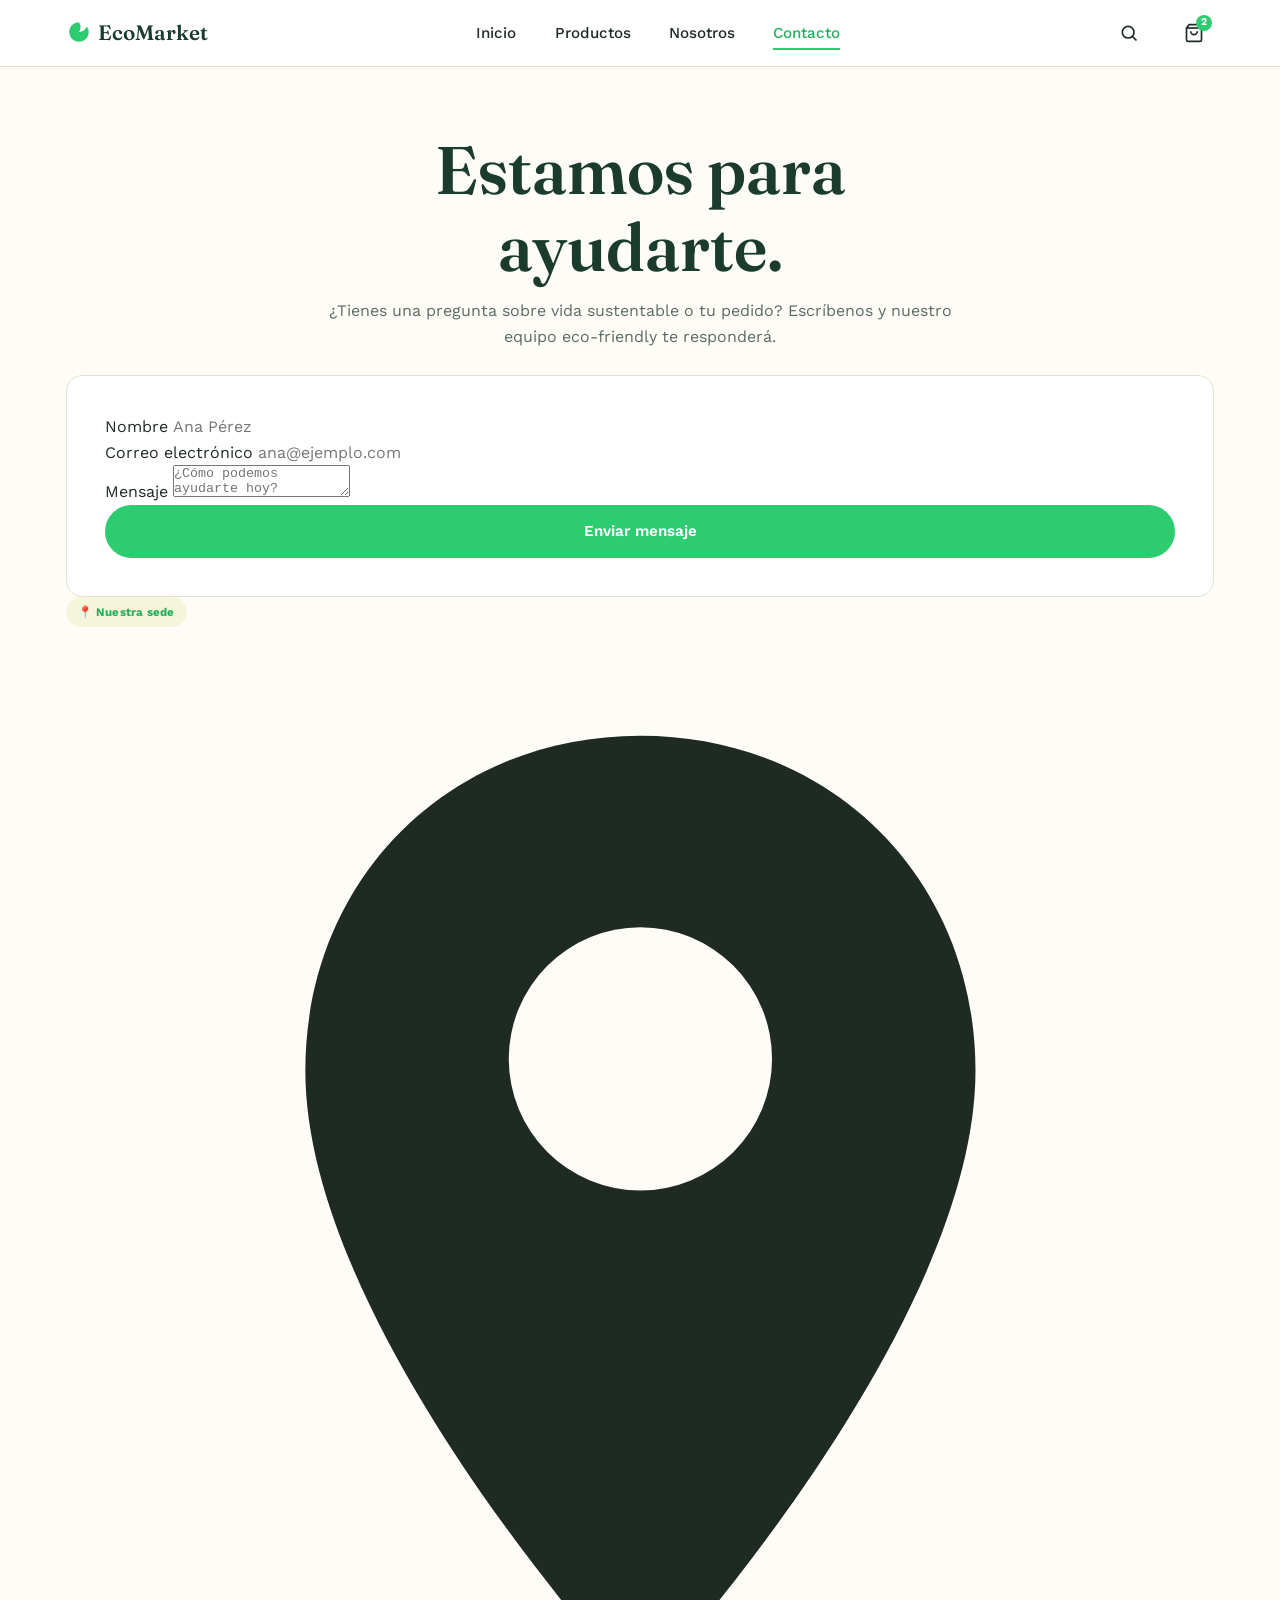
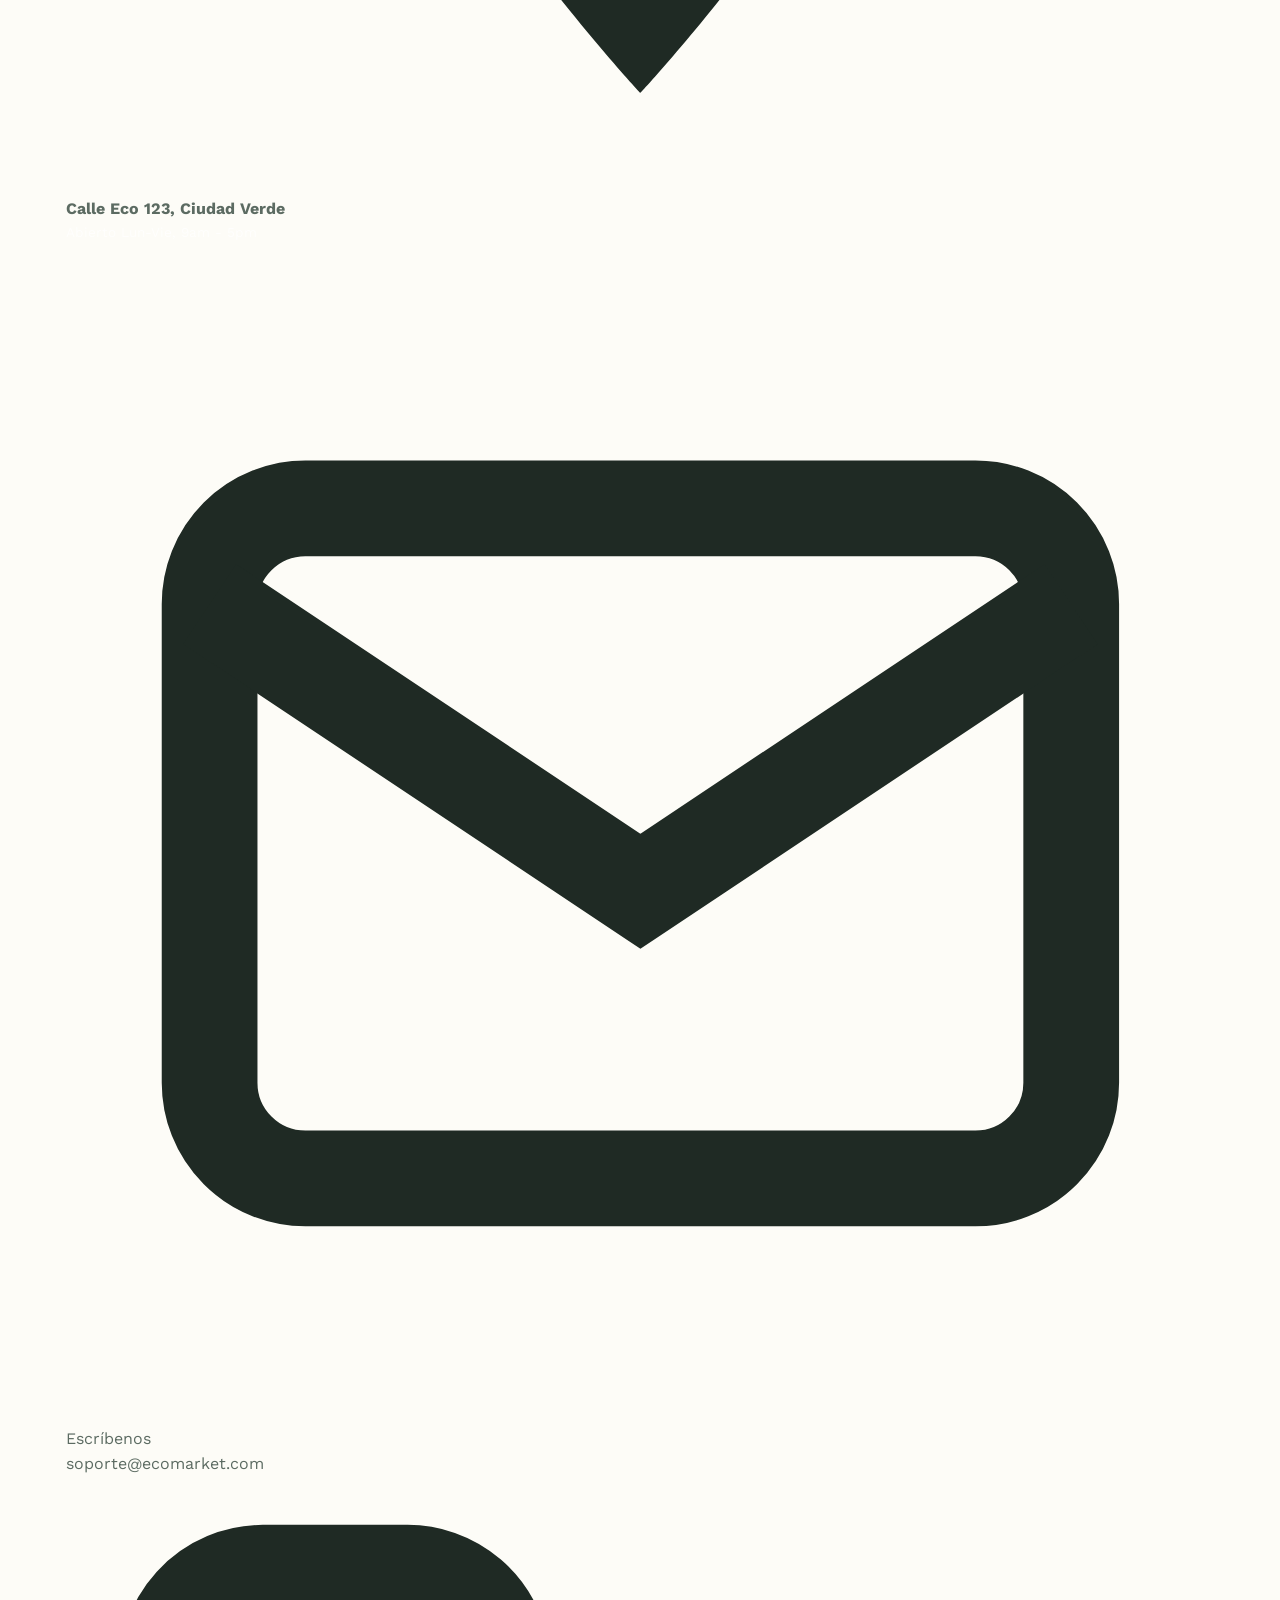
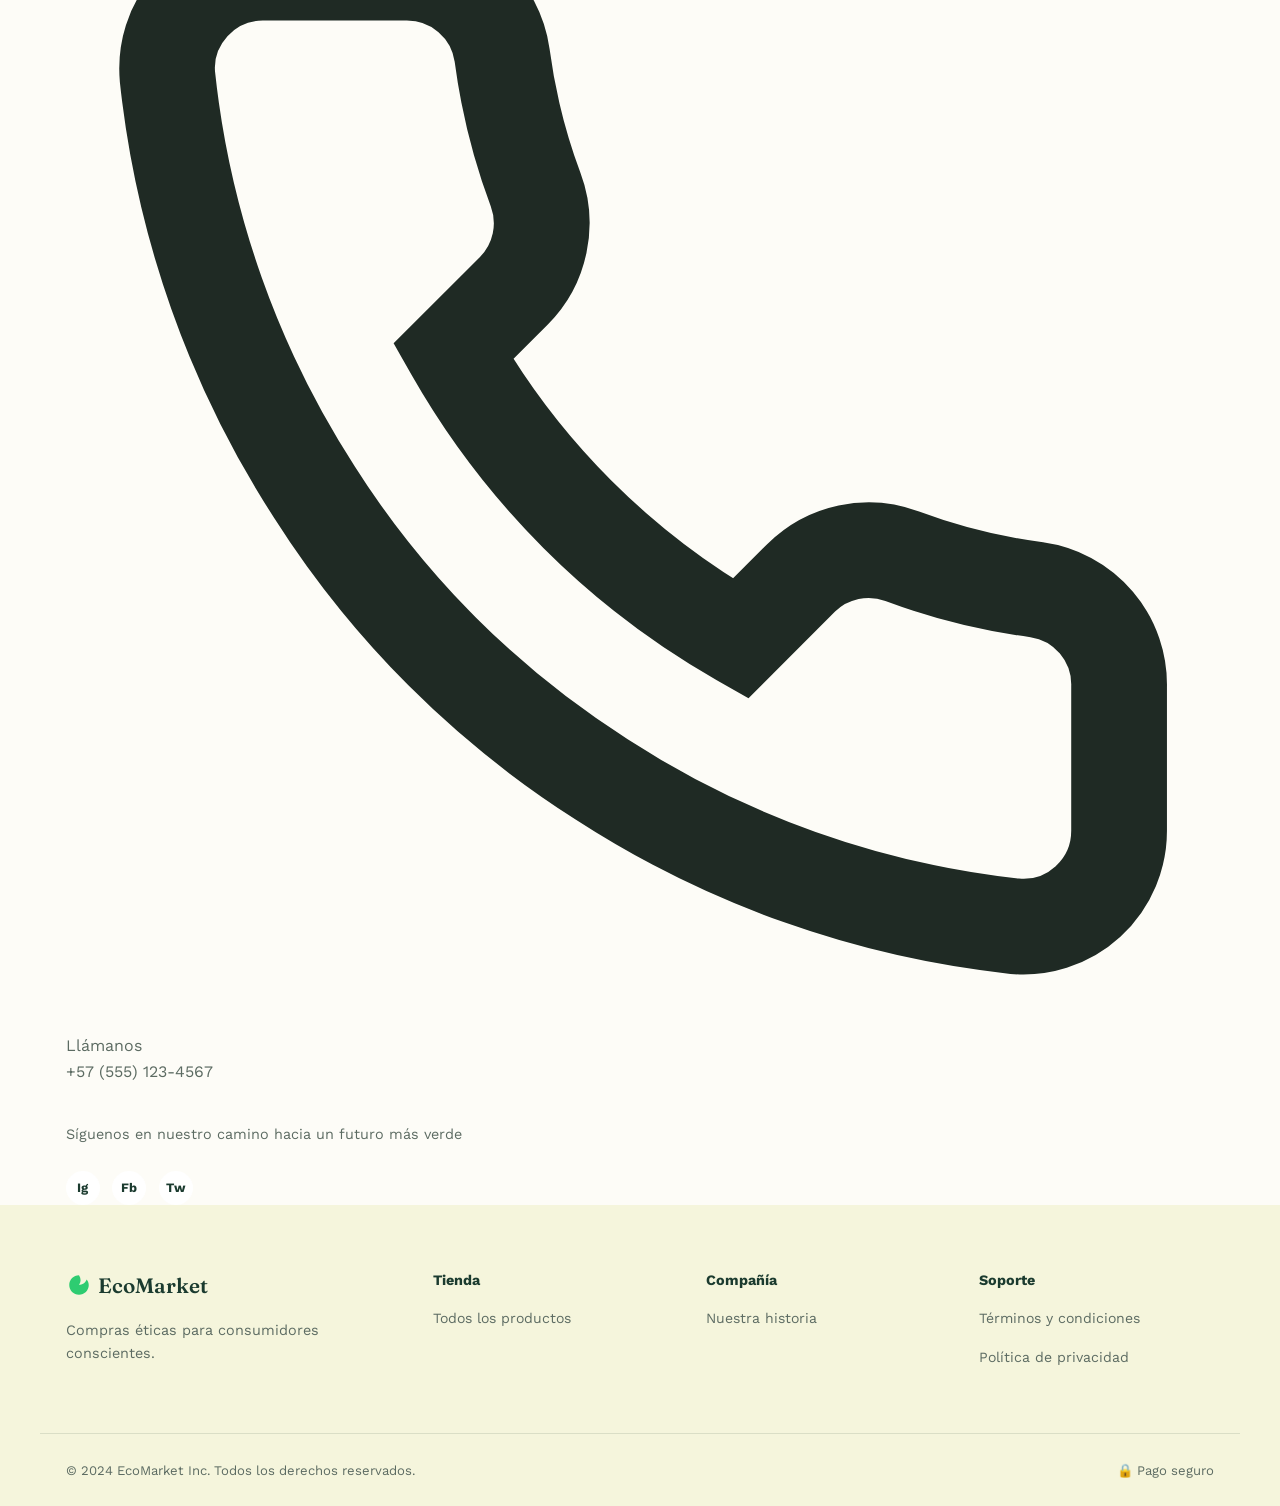
==== contacto.html @ 937e95ce "feat:estructuracion del codigo para el archivo contacto.html del proyecto ecomarket" ====
<!DOCTYPE html>
<html lang="es">
<head>
  <meta charset="UTF-8">
  <meta name="viewport" content="width=device-width, initial-scale=1.0">
  <title>Contacto — EcoMarket</title>
  <meta name="description" content="Contáctanos: EcoMarket está aquí para ayudarte.">

  <link rel="stylesheet" href="../css/main.css">
  <link rel="stylesheet" href="../css/layout.css">
  <link rel="stylesheet" href="../css/components.css">
  <link rel="stylesheet" href="../css/animations.css">
</head>
<body>

  <!-- ==================== HEADER ==================== -->
  <header class="header">
    <div class="container header__inner">
      <a href="../index.html" class="logo">
        <svg class="logo__mark" viewBox="0 0 24 24" fill="currentColor" aria-hidden="true">
          <path d="M12 2C7 2 3 6 3 11c0 5 4 9 9 9s9-4 9-9c0-2-1-4-2-5-1 3-4 5-7 5 2-3 2-6 0-9z"/>
        </svg>
        EcoMarket
      </a>
      <nav class="nav" aria-label="Navegación principal">
        <ul class="nav__list">
          <li><a href="../index.html" class="nav__link">Inicio</a></li>
          <li><a href="productos.html" class="nav__link">Productos</a></li>
          <li><a href="sobre-nosotros.html" class="nav__link">Nosotros</a></li>
          <li><a href="contacto.html" class="nav__link nav__link--active">Contacto</a></li>
        </ul>
      </nav>
      <div class="header__actions">
        <a href="#" class="icon-btn" aria-label="Buscar">
          <svg width="20" height="20" viewBox="0 0 24 24" fill="none" stroke="currentColor" stroke-width="2" aria-hidden="true">
            <circle cx="11" cy="11" r="7"/><line x1="21" y1="21" x2="16.65" y2="16.65"/>
          </svg>
        </a>
        <a href="#" class="icon-btn" aria-label="Carrito de compras">
          <svg width="20" height="20" viewBox="0 0 24 24" fill="none" stroke="currentColor" stroke-width="2" aria-hidden="true">
            <path d="M6 2 3 6v14a2 2 0 0 0 2 2h14a2 2 0 0 0 2-2V6l-3-4Z"/><path d="M3 6h18"/><path d="M16 10a4 4 0 0 1-8 0"/>
          </svg>
          <span class="icon-btn__badge">2</span>
        </a>
      </div>
    </div>
  </header>

  <main class="container">
    <div style="text-align:center; padding-block: var(--space-5) var(--space-3); max-width:640px; margin-inline:auto;">
      <h1>Estamos para ayudarte.</h1>
      <p style="margin-top: var(--space-2);">
        ¿Tienes una pregunta sobre vida sustentable o tu pedido? Escríbenos y nuestro equipo eco-friendly te responderá.
      </p>
    </div>

    <div class="contact-layout">

      <!-- ==================== FORMULARIO INTELIGENTE ==================== -->
      <form class="contact-form" style="background: var(--color-surface); border: 1px solid var(--color-border); border-radius: var(--radius-md); padding: var(--space-4);" novalidate>
        <div class="field">
          <label class="field__label" for="name">Nombre</label>
          <!-- placeholder=" " (con espacio) es necesario para que
               :placeholder-shown funcione incluso sin placeholder visible -->
          <input type="text" id="name" name="name" placeholder="Ana Pérez" required minlength="2">
        </div>

        <div class="field">
          <label class="field__label" for="email">Correo electrónico</label>
          <input type="email" id="email" name="email" placeholder="ana@ejemplo.com" required>
        </div>

        <div class="field">
          <label class="field__label" for="message">Mensaje</label>
          <textarea id="message" name="message" placeholder="¿Cómo podemos ayudarte hoy?" required minlength="10"></textarea>
        </div>

        <button type="submit" class="btn btn--primary btn--block">Enviar mensaje</button>
      </form>

      <!-- ==================== INFO / MAPA ==================== -->
      <div>
        <p class="badge" style="background: var(--color-beige); color: var(--color-green-700); margin-bottom: var(--space-2);">📍 Nuestra sede</p>

        <div class="map-card">
          <div class="map-card__grid" aria-hidden="true"></div>
          <svg class="map-card__pin" viewBox="0 0 24 24" fill="currentColor" aria-hidden="true">
            <path d="M12 2C8 2 5 5 5 9c0 5.5 7 13 7 13s7-7.5 7-13c0-4-3-7-7-7Zm0 9.5A2.5 2.5 0 1 1 12 6a2.5 2.5 0 0 1 0 5.5Z"/>
          </svg>
          <div class="map-card__info">
            <p style="font-weight:700;">Calle Eco 123, Ciudad Verde</p>
            <p style="font-size:0.85rem; color: rgba(255,255,255,.75);">Abierto Lun-Vie, 9am - 5pm</p>
          </div>
        </div>

        <div class="contact-info__cards" style="margin-top: var(--space-3);">
          <div class="info-card">
            <svg viewBox="0 0 24 24" fill="none" stroke="currentColor" stroke-width="2"><rect x="3" y="5" width="18" height="14" rx="2"/><path d="m3 7 9 6 9-6"/></svg>
            <p class="info-card__title">Escríbenos</p>
            <p class="info-card__value">soporte@ecomarket.com</p>
          </div>
          <div class="info-card">
            <svg viewBox="0 0 24 24" fill="none" stroke="currentColor" stroke-width="2"><path d="M22 16.92v3a2 2 0 0 1-2.18 2 19.79 19.79 0 0 1-8.63-3.07 19.5 19.5 0 0 1-6-6 19.79 19.79 0 0 1-3.07-8.67A2 2 0 0 1 4.11 2h3a2 2 0 0 1 2 1.72c.127.96.361 1.903.7 2.81a2 2 0 0 1-.45 2.11L8.09 9.91a16 16 0 0 0 6 6l1.27-1.27a2 2 0 0 1 2.11-.45c.907.339 1.85.573 2.81.7A2 2 0 0 1 22 16.92Z"/></svg>
            <p class="info-card__title">Llámanos</p>
            <p class="info-card__value">+57 (555) 123-4567</p>
          </div>
        </div>

        <p style="margin-top: var(--space-4); font-size:0.9rem; color: var(--color-text-muted);">Síguenos en nuestro camino hacia un futuro más verde</p>
        <ul class="social-list">
          <li><a href="#" class="social-icon" aria-label="Instagram">Ig</a></li>
          <li><a href="#" class="social-icon" aria-label="Facebook">Fb</a></li>
          <li><a href="#" class="social-icon" aria-label="Twitter">Tw</a></li>
        </ul>
      </div>
    </div>
  </main>

  <!-- ==================== FOOTER ==================== -->
  <footer class="footer">
    <div class="container footer__grid">
      <div>
        <a href="../index.html" class="logo">
          <svg class="logo__mark" viewBox="0 0 24 24" fill="currentColor" aria-hidden="true">
            <path d="M12 2C7 2 3 6 3 11c0 5 4 9 9 9s9-4 9-9c0-2-1-4-2-5-1 3-4 5-7 5 2-3 2-6 0-9z"/>
          </svg>
          EcoMarket
        </a>
        <p class="footer__about" style="margin-top: var(--space-2);">Compras éticas para consumidores conscientes.</p>
      </div>
      <div>
        <h4 class="footer__col-title">Tienda</h4>
        <ul class="footer__link-list">
          <li><a href="productos.html" class="footer__link">Todos los productos</a></li>
        </ul>
      </div>
      <div>
        <h4 class="footer__col-title">Compañía</h4>
        <ul class="footer__link-list">
          <li><a href="sobre-nosotros.html" class="footer__link">Nuestra historia</a></li>
        </ul>
      </div>
      <div>
        <h4 class="footer__col-title">Soporte</h4>
        <ul class="footer__link-list">
          <li><a href="#" class="footer__link">Términos y condiciones</a></li>
          <li><a href="#" class="footer__link">Política de privacidad</a></li>
        </ul>
      </div>
    </div>
    <div class="container footer__bottom">
      <p>© 2024 EcoMarket Inc. Todos los derechos reservados.</p>
      <span class="secure">🔒 Pago seguro</span>
    </div>
  </footer>

</body>
</html>
---- css/main.css ----
/* ==========================================================================
   MAIN.CSS
   Reset · Variables (Design Tokens) · Tipografía base
   ========================================================================== */

/* --- Fuentes: una serif con carácter para títulos + una sans limpia para
   el cuerpo. Se cargan una sola vez aquí porque "main" es la base de todo. */
@import url('https://fonts.googleapis.com/css2?family=Fraunces:ital,wght@0,400;0,600;1,500&family=Work+Sans:wght@400;500;600;700&display=swap');

/* --------------------------------------------------------------------------
   1. RESET
   Quitamos los márgenes/paddings por defecto del navegador para partir
   de un lienzo predecible. box-sizing: border-box evita que el padding
   se sume al ancho declarado (fuente típica de bugs de layout).
   -------------------------------------------------------------------------- */
*,
*::before,
*::after {
  box-sizing: border-box;
  margin: 0;
  padding: 0;
}

html {
  scroll-behavior: smooth;
}

img {
  max-width: 100%;
  display: block;
}

a {
  text-decoration: none;
  color: inherit;
}

ul {
  list-style: none;
}

button,
input {
  font: inherit;
  border: none;
  background: none;
}

/* --------------------------------------------------------------------------
   2. VARIABLES (DESIGN TOKENS)
   Centralizamos colores, tipografías, espaciados y bordes en variables CSS.
   Ventaja: si mañana cambia el verde de marca, se edita en un solo lugar
   y se actualiza en todo el sitio (header, botones, footer, etc).
   -------------------------------------------------------------------------- */
:root {
  /* Colores de marca — tomados directo de la especificación */
  --color-green-500: #2ecc71;   /* verde principal (CTAs, acentos) */
  --color-green-700: #27ae60;   /* verde oscuro (hover, texto sobre claro) */
  --color-green-900: #1b3b2f;   /* verde casi negro, para textos/hero overlay */
  --color-beige: #f5f5dc;       /* tierra/beige, secciones de contraste suave */

  /* Neutros — construidos alrededor del beige para que todo se sienta
     "orgánico" en vez del gris frío típico de un template genérico */
  --color-bg: #fdfcf7;
  --color-surface: #ffffff;
  --color-text: #1f2a24;
  --color-text-muted: #5c6b62;
  --color-border: #e4e1d3;

  /* Tipografía */
  --font-display: 'Fraunces', serif;
  --font-body: 'Work Sans', sans-serif;

  /* Escala de espaciado (múltiplos de 4px) */
  --space-1: 0.4rem;
  --space-2: 0.8rem;
  --space-3: 1.6rem;
  --space-4: 2.4rem;
  --space-5: 4rem;
  --space-6: 6.4rem;

  /* Bordes y sombras reutilizables */
  --radius-sm: 8px;
  --radius-md: 16px;
  --radius-full: 999px;
  --shadow-card: 0 2px 8px rgba(27, 59, 47, 0.06);
  --shadow-card-hover: 0 16px 32px rgba(27, 59, 47, 0.14);

  /* Ancho máximo de contenido, para no perder alineación en pantallas anchas */
  --container-width: 1200px;
}

/* --------------------------------------------------------------------------
   3. TIPOGRAFÍA BASE
   -------------------------------------------------------------------------- */
body {
  font-family: var(--font-body);
  font-size: 1rem;
  line-height: 1.6;
  color: var(--color-text);
  background-color: var(--color-bg);
  /* Mobile-first: por defecto el body no permite scroll horizontal accidental */
  overflow-x: hidden;
}

h1, h2, h3 {
  font-family: var(--font-display);
  font-weight: 600;
  line-height: 1.15;
  color: var(--color-green-900);
}

h1 { font-size: 2.4rem; }
h2 { font-size: 1.9rem; }
h3 { font-size: 1.2rem; }

p {
  color: var(--color-text-muted);
}

/* Clase utilitaria: limita el contenido al ancho máximo y lo centra.
   La vamos a reutilizar en header, secciones y footer (layout.css) */
.container {
  width: 100%;
  max-width: var(--container-width);
  margin-inline: auto;
  padding-inline: var(--space-3);
}

/* Accesibilidad: foco visible para navegación por teclado */
a:focus-visible,
button:focus-visible,
input:focus-visible {
  outline: 2px solid var(--color-green-700);
  outline-offset: 2px;
}

/* Mobile-first: escalamos la tipografía hacia arriba en pantallas grandes,
   nunca al revés */
@media (min-width: 768px) {
  h1 { font-size: 3.4rem; }
  h2 { font-size: 2.2rem; }
}

@media (min-width: 1024px) {
  h1 { font-size: 4.2rem; }
}
---- css/layout.css ----
/* ==========================================================================
   LAYOUT.CSS
   Header · Hero · Grid systems de secciones · Footer
   Aquí solo resolvemos "dónde va cada cosa", no "cómo se ve" (eso es
   trabajo de components.css)
   ========================================================================== */

/* --------------------------------------------------------------------------
   HEADER
   Flexbox con 3 zonas: logo | navegación | iconos.
   justify-content: space-between separa los extremos automáticamente.
   -------------------------------------------------------------------------- */
.header {
  position: sticky;
  top: 0;
  z-index: 100;
  background-color: var(--color-surface);
  border-bottom: 1px solid var(--color-border);
}

.header__inner {
  display: flex;
  align-items: center;
  justify-content: space-between;
  gap: var(--space-3);
  padding-block: var(--space-2);
}

/* La navegación central se oculta en móvil y aparece desde tablet
   (patrón "mobile first": lo simple es la base, lo complejo se añade) */
.nav {
  display: none;
}

.nav__list {
  display: flex;
  gap: var(--space-4);
}

.header__actions {
  display: flex;
  align-items: center;
  gap: var(--space-3);
}

@media (min-width: 768px) {
  .nav {
    display: block;
  }
}

/* --------------------------------------------------------------------------
   HERO
   Imagen/degradado a ancho completo con contenido superpuesto.
   -------------------------------------------------------------------------- */
.hero {
  position: relative;
  display: flex;
  align-items: center;
  min-height: 60vh;
  padding: var(--space-5) 0;
  overflow: hidden;
}

.hero__content {
  position: relative;
  z-index: 1;
  max-width: 620px;
  color: #fff;
}

.hero__actions {
  display: flex;
  flex-wrap: wrap;
  gap: var(--space-2);
  margin-top: var(--space-4);
}

@media (min-width: 1024px) {
  .hero {
    min-height: 75vh;
  }
}

/* --------------------------------------------------------------------------
   FILTROS (pills)
   -------------------------------------------------------------------------- */
.filters {
  padding-block: var(--space-4) var(--space-2);
}

.filters__list {
  display: flex;
  gap: var(--space-2);
  overflow-x: auto;
  padding-bottom: var(--space-1);
}

/* --------------------------------------------------------------------------
   SECCIÓN "FEATURED FINDS"
   -------------------------------------------------------------------------- */
.section {
  padding-block: var(--space-5);
}

.section__header {
  display: flex;
  flex-direction: column;
  gap: var(--space-1);
  margin-bottom: var(--space-4);
}

@media (min-width: 768px) {
  .section__header {
    flex-direction: row;
    align-items: flex-end;
    justify-content: space-between;
  }
}

/* Grid mobile-first: 1 columna en móvil -> 2 en tablet -> 3 en desktop.
   auto-fit + minmax también funcionaría, pero fijamos columnas explícitas
   porque el diseño pide EXACTAMENTE 6 tarjetas en 3x2 en escritorio. */
.product-grid {
  display: grid;
  grid-template-columns: 1fr;
  gap: var(--space-4);
}

@media (min-width: 640px) {
  .product-grid {
    grid-template-columns: repeat(2, 1fr);
  }
}

@media (min-width: 1024px) {
  .product-grid {
    grid-template-columns: repeat(3, 1fr);
  }
}

/* --------------------------------------------------------------------------
   NEWSLETTER
   Dos columnas en desktop (texto + gráfico), apiladas en móvil.
   -------------------------------------------------------------------------- */
.newsletter {
  display: grid;
  grid-template-columns: 1fr;
  align-items: center;
  gap: var(--space-4);
  padding: var(--space-5) var(--space-4);
  border-radius: var(--radius-md);
}

@media (min-width: 900px) {
  .newsletter {
    grid-template-columns: 1.1fr 0.9fr;
    padding: var(--space-6);
  }
}

.newsletter__form {
  display: flex;
  flex-direction: column;
  gap: var(--space-2);
  max-width: 420px;
  margin-top: var(--space-3);
}

@media (min-width: 480px) {
  .newsletter__form {
    flex-direction: row;
  }
}

/* --------------------------------------------------------------------------
   FOOTER
   Grid de 4 columnas que colapsa a 1 en móvil.
   -------------------------------------------------------------------------- */
.footer {
  background-color: var(--color-beige);
  padding-top: var(--space-5);
}

.footer__grid {
  display: grid;
  grid-template-columns: 1fr;
  gap: var(--space-4);
  padding-bottom: var(--space-5);
}

@media (min-width: 700px) {
  .footer__grid {
    grid-template-columns: 1.4fr 1fr 1fr 1fr;
  }
}

.footer__bottom {
  display: flex;
  flex-direction: column;
  gap: var(--space-2);
  align-items: center;
  justify-content: space-between;
  border-top: 1px solid rgba(27, 59, 47, 0.12);
  padding-block: var(--space-3);
  text-align: center;
}

@media (min-width: 600px) {
  .footer__bottom {
    flex-direction: row;
    text-align: left;
  }
}
---- css/components.css ----
/* ==========================================================================
   COMPONENTS.CSS
   Piezas reutilizables: logo, botones, tarjetas de producto, badges,
   favoritos (truco CSS puro), inputs, iconos sociales.
   ========================================================================== */

/* --------------------------------------------------------------------------
   LOGO
   -------------------------------------------------------------------------- */
.logo {
  display: inline-flex;
  align-items: center;
  gap: var(--space-1);
  font-family: var(--font-display);
  font-weight: 600;
  font-size: 1.3rem;
  color: var(--color-green-900);
}

.logo__mark {
  width: 26px;
  height: 26px;
  color: var(--color-green-500);
}

/* --------------------------------------------------------------------------
   NAVEGACIÓN
   -------------------------------------------------------------------------- */
.nav__link {
  font-size: 0.95rem;
  font-weight: 500;
  color: var(--color-text);
  padding-block: var(--space-1);
  border-bottom: 2px solid transparent;
  transition: border-color 0.2s ease, color 0.2s ease;
}

.nav__link:hover,
.nav__link--active {
  color: var(--color-green-700);
  border-color: var(--color-green-500);
}

.icon-btn {
  display: inline-flex;
  align-items: center;
  justify-content: center;
  width: 40px;
  height: 40px;
  border-radius: var(--radius-full);
  color: var(--color-text);
  position: relative;
  transition: background-color 0.2s ease;
}

.icon-btn:hover {
  background-color: var(--color-beige);
}

.icon-btn__badge {
  position: absolute;
  top: 2px;
  right: 2px;
  background-color: var(--color-green-500);
  color: #fff;
  font-size: 0.65rem;
  font-weight: 700;
  width: 16px;
  height: 16px;
  border-radius: 50%;
  display: flex;
  align-items: center;
  justify-content: center;
}

/* --------------------------------------------------------------------------
   BOTONES
   Un solo componente .btn con dos variantes (--primary / --outline).
   Así evitamos duplicar estilos y mantenemos la especificidad baja.
   -------------------------------------------------------------------------- */
.btn {
  display: inline-flex;
  align-items: center;
  justify-content: center;
  gap: var(--space-1);
  padding: 0.9rem 1.8rem;
  border-radius: var(--radius-full);
  font-weight: 600;
  font-size: 0.95rem;
  cursor: pointer;
  transition: transform 0.2s ease, background-color 0.2s ease, box-shadow 0.2s ease;
}

.btn--primary {
  background-color: var(--color-green-500);
  color: #fff;
}

.btn--primary:hover {
  background-color: var(--color-green-700);
  transform: translateY(-2px);
  box-shadow: 0 10px 20px rgba(46, 204, 113, 0.35);
}

.btn--outline {
  background-color: rgba(255, 255, 255, 0.1);
  color: #fff;
  border: 1.5px solid rgba(255, 255, 255, 0.7);
}

.btn--outline:hover {
  background-color: rgba(255, 255, 255, 0.15);
}

.btn--block {
  width: 100%;
}

.btn--ghost {
  background-color: var(--color-beige);
  color: var(--color-green-900);
}

.btn--ghost:hover {
  background-color: var(--color-green-500);
  color: #fff;
}

/* --------------------------------------------------------------------------
   BADGE (etiqueta flotante "Best Seller", "BPA Free"...)
   -------------------------------------------------------------------------- */
.badge {
  display: inline-block;
  font-size: 0.72rem;
  font-weight: 700;
  letter-spacing: 0.02em;
  padding: 0.35rem 0.8rem;
  border-radius: var(--radius-full);
  background-color: rgba(255, 255, 255, 0.9);
  color: var(--color-green-900);
}

.hero__badge {
  background-color: rgba(255, 255, 255, 0.15);
  color: #fff;
  border: 1px solid rgba(255, 255, 255, 0.4);
}

/* --------------------------------------------------------------------------
   FILTER PILLS
   Truco 100% CSS: cada pill es un <label> ligado a un <input type="radio">
   oculto. Al marcarse (:checked) usamos el selector de hermano "+" para
   cambiar el estilo del label. CERO JavaScript necesario.
   -------------------------------------------------------------------------- */
.filter-pill__input {
  position: absolute;
  opacity: 0;
  pointer-events: none;
}

.filter-pill__label {
  display: inline-flex;
  padding: 0.6rem 1.4rem;
  border-radius: var(--radius-full);
  border: 1.5px solid var(--color-border);
  font-size: 0.9rem;
  font-weight: 500;
  color: var(--color-text);
  cursor: pointer;
  white-space: nowrap;
  transition: background-color 0.2s ease, color 0.2s ease, border-color 0.2s ease;
}

.filter-pill__input:checked + .filter-pill__label {
  background-color: var(--color-green-500);
  border-color: var(--color-green-500);
  color: #fff;
}

.filter-pill__label:hover {
  border-color: var(--color-green-500);
}

/* --------------------------------------------------------------------------
   PRODUCT CARD
   -------------------------------------------------------------------------- */
.card {
  background-color: var(--color-surface);
  border-radius: var(--radius-md);
  overflow: hidden;
  box-shadow: var(--shadow-card);
  display: flex;
  flex-direction: column;
}

.card__media {
  position: relative;
  aspect-ratio: 4 / 3;
  display: flex;
  align-items: center;
  justify-content: center;
}

.card__media-icon {
  width: 45%;
  height: 45%;
  color: rgba(255, 255, 255, 0.95);
}

.card__badge {
  position: absolute;
  top: var(--space-2);
  left: var(--space-2);
}

.card__body {
  padding: var(--space-3);
  display: flex;
  flex-direction: column;
  gap: var(--space-1);
  flex: 1;
}

.card__top-row {
  display: flex;
  justify-content: space-between;
  align-items: baseline;
  gap: var(--space-2);
}

.card__title {
  font-size: 1.05rem;
}

.card__price {
  font-family: var(--font-display);
  font-weight: 600;
  color: var(--color-green-700);
  white-space: nowrap;
}

.card__desc {
  font-size: 0.88rem;
  flex: 1;
}

.card .btn {
  margin-top: var(--space-2);
}

/* --------------------------------------------------------------------------
   FAVORITO (corazón) — otro truco CSS puro con checkbox oculto.
   El SVG "relleno" y el SVG "contorno" se superponen; alternamos su
   opacidad según :checked, sin ninguna línea de JavaScript.
   -------------------------------------------------------------------------- */
.favorite {
  position: absolute;
  top: var(--space-2);
  right: var(--space-2);
}

.favorite__input {
  position: absolute;
  opacity: 0;
  pointer-events: none;
}

.favorite__label {
  display: inline-flex;
  align-items: center;
  justify-content: center;
  width: 36px;
  height: 36px;
  border-radius: 50%;
  background-color: rgba(255, 255, 255, 0.9);
  cursor: pointer;
  transition: transform 0.15s ease;
}

.favorite__label:hover {
  transform: scale(1.08);
}

.favorite__icon-outline,
.favorite__icon-filled {
  grid-area: 1 / 1;
  width: 18px;
  height: 18px;
}

.favorite__label {
  display: grid;
}

.favorite__icon-filled {
  color: #e74c3c;
  opacity: 0;
  transition: opacity 0.15s ease;
}

.favorite__icon-outline {
  color: var(--color-text);
  opacity: 1;
  transition: opacity 0.15s ease;
}

.favorite__input:checked ~ .favorite__label .favorite__icon-filled {
  opacity: 1;
}

.favorite__input:checked ~ .favorite__label .favorite__icon-outline {
  opacity: 0;
}

/* --------------------------------------------------------------------------
   NEWSLETTER (caja verde)
   -------------------------------------------------------------------------- */
.newsletter {
  background: linear-gradient(135deg, var(--color-green-500), var(--color-green-700));
}

.newsletter__title {
  color: #fff;
}

.newsletter__text {
  color: rgba(255, 255, 255, 0.9);
}

.newsletter__input {
  flex: 1;
  padding: 0.9rem 1.2rem;
  border-radius: var(--radius-full);
  background-color: rgba(255, 255, 255, 0.95);
  color: var(--color-text);
}

.newsletter__input::placeholder {
  color: var(--color-text-muted);
}

.newsletter__note {
  color: rgba(255, 255, 255, 0.75);
  font-size: 0.82rem;
  margin-top: var(--space-1);
}

.newsletter__art {
  display: none;
  align-items: center;
  justify-content: center;
  aspect-ratio: 4 / 5;
  border-radius: var(--radius-md);
  background-color: rgba(255, 255, 255, 0.08);
}

.newsletter__art svg {
  width: 55%;
  height: 55%;
  color: rgba(255, 255, 255, 0.4);
}

@media (min-width: 900px) {
  .newsletter__art {
    display: flex;
  }
}

/* --------------------------------------------------------------------------
   FOOTER (tipografía y redes sociales)
   -------------------------------------------------------------------------- */
.footer__about {
  font-size: 0.9rem;
  max-width: 320px;
}

.footer__col-title {
  font-family: var(--font-body);
  font-weight: 700;
  font-size: 0.9rem;
  color: var(--color-green-900);
  margin-bottom: var(--space-2);
}

.footer__link-list {
  display: flex;
  flex-direction: column;
  gap: var(--space-2);
}

.footer__link {
  font-size: 0.88rem;
  color: var(--color-text-muted);
  transition: color 0.2s ease;
}

.footer__link:hover {
  color: var(--color-green-700);
}

.social-list {
  display: flex;
  gap: var(--space-2);
  margin-top: var(--space-3);
}

.social-icon {
  display: inline-flex;
  align-items: center;
  justify-content: center;
  width: 34px;
  height: 34px;
  border-radius: 50%;
  background-color: #fff;
  font-size: 0.8rem;
  font-weight: 700;
  color: var(--color-green-900);
}

.footer__bottom p,
.footer__bottom .secure {
  font-size: 0.82rem;
  color: var(--color-text-muted);
}

.secure {
  display: inline-flex;
  align-items: center;
  gap: 0.35rem;
}
---- css/animations.css ----
/* ==========================================================================
   ANIMATIONS.CSS
   Keyframes y transiciones. Se guardan aparte para poder desactivarlas
   o ajustarlas sin tocar la estructura (layout.css) ni el look
   (components.css).
   ========================================================================== */

/* --------------------------------------------------------------------------
   HOVER: tarjeta de producto se "eleva"
   Combinamos transform (translateY) + box-shadow más grande. La
   transición ya vive en .card__media/.card en components; aquí solo
   definimos el estado hover para mantener animations.css como la única
   fuente de "movimiento" del sitio.
   -------------------------------------------------------------------------- */
.card {
  transition: transform 0.3s ease, box-shadow 0.3s ease;
}

.card:hover {
  transform: translateY(-6px);
  box-shadow: var(--shadow-card-hover);
}

/* --------------------------------------------------------------------------
   HOVER: iconos sociales del footer, efecto "scale"
   -------------------------------------------------------------------------- */
.social-icon {
  transition: transform 0.25s ease, background-color 0.25s ease;
}

.social-icon:hover {
  transform: scale(1.15);
  background-color: var(--color-green-500);
  color: #fff;
}

/* --------------------------------------------------------------------------
   ENTRADA SUAVE del contenido del Hero al cargar la página
   -------------------------------------------------------------------------- */
@keyframes fade-slide-up {
  from {
    opacity: 0;
    transform: translateY(18px);
  }
  to {
    opacity: 1;
    transform: translateY(0);
  }
}

.hero__content > * {
  animation: fade-slide-up 0.7s ease both;
}

.hero__content > *:nth-child(1) { animation-delay: 0.05s; }
.hero__content > *:nth-child(2) { animation-delay: 0.15s; }
.hero__content > *:nth-child(3) { animation-delay: 0.25s; }
.hero__content > *:nth-child(4) { animation-delay: 0.35s; }

/* --------------------------------------------------------------------------
   Botón primario: pequeño "pulso" de sombra al pasar el mouse
   (la transformación base ya está en components.css, aquí reforzamos
   el timing para que se sienta orgánico, no mecánico)
   -------------------------------------------------------------------------- */
.btn {
  transition: transform 0.25s cubic-bezier(0.34, 1.56, 0.64, 1),
              box-shadow 0.25s ease,
              background-color 0.25s ease;
}

/* --------------------------------------------------------------------------
   Accesibilidad: si el usuario pidió "reducir movimiento" en su sistema
   operativo, apagamos todas las animaciones/transiciones.
   -------------------------------------------------------------------------- */
@media (prefers-reduced-motion: reduce) {
  *,
  *::before,
  *::after {
    animation-duration: 0.001ms !important;
    animation-iteration-count: 1 !important;
    transition-duration: 0.001ms !important;
  }
}
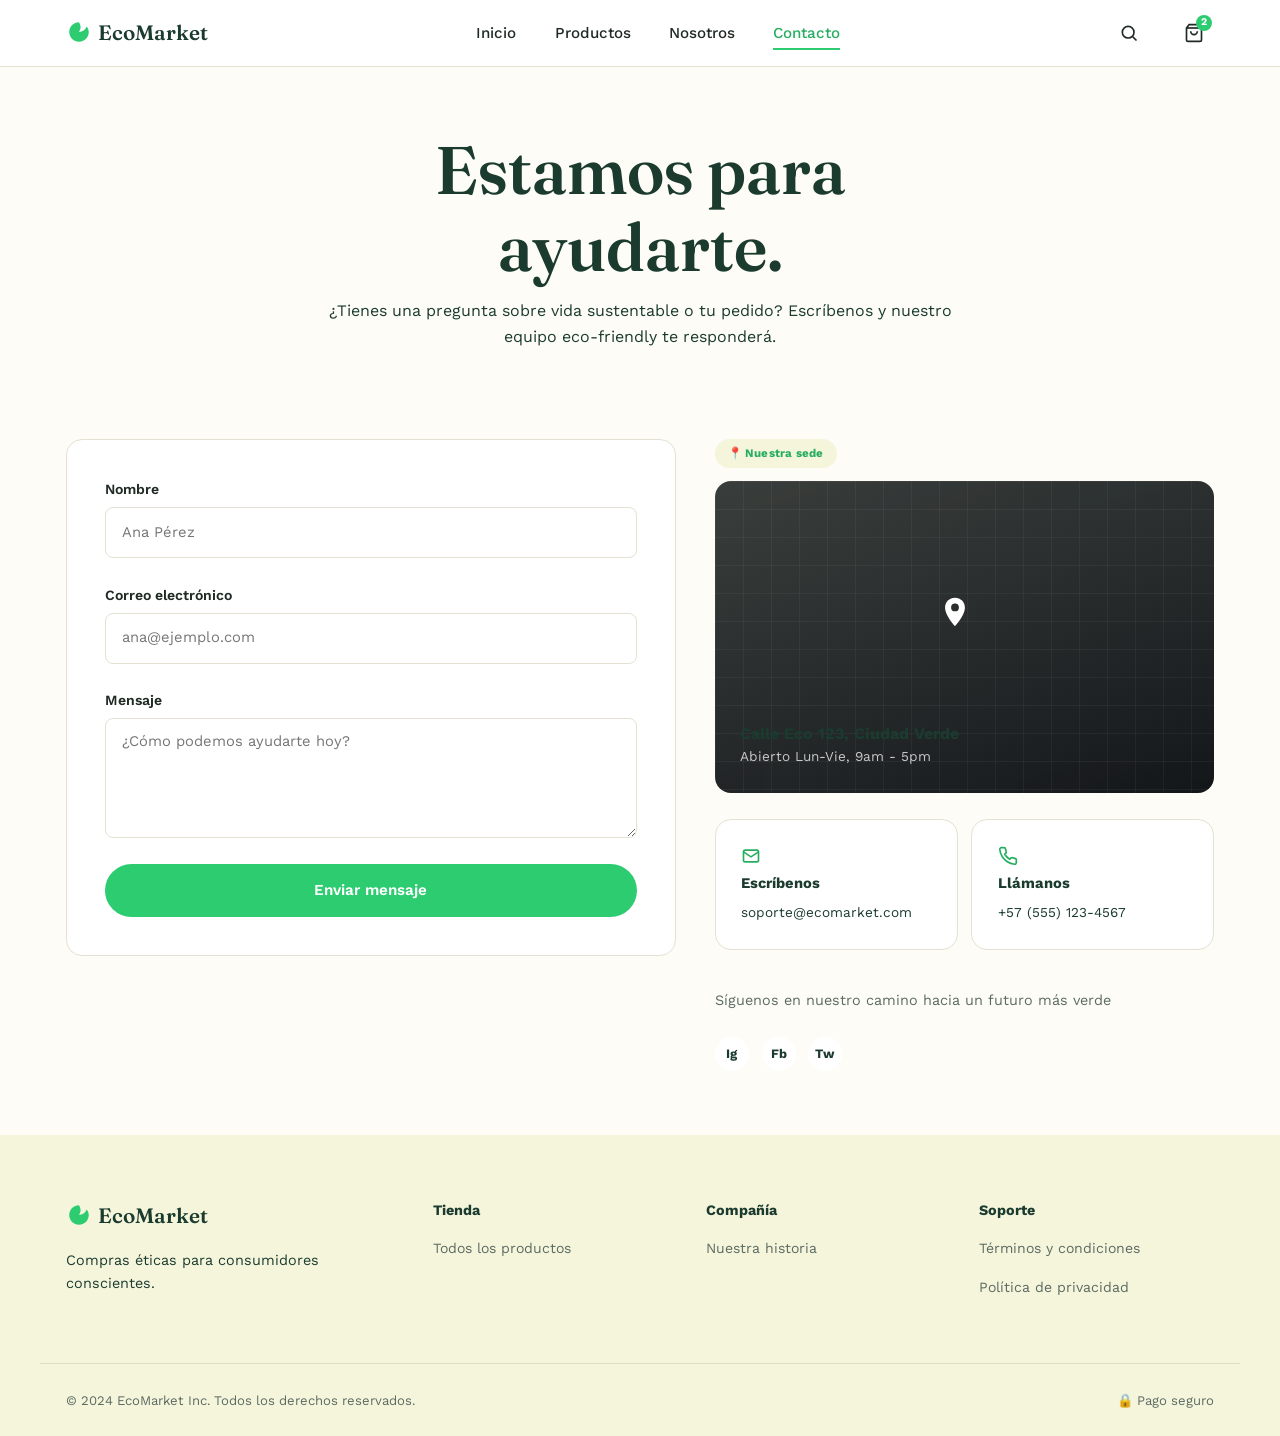
==== commit 7e1178eb: "feat:se realizaron ajustes al codigo de index.html, productos.html, sobre-nosotros.html,y modificaci" ====
--- a/contacto.html
+++ b/contacto.html
@@ -6,17 +6,17 @@
   <title>Contacto — EcoMarket</title>
   <meta name="description" content="Contáctanos: EcoMarket está aquí para ayudarte.">
 
-  <link rel="stylesheet" href="../css/main.css">
-  <link rel="stylesheet" href="../css/layout.css">
-  <link rel="stylesheet" href="../css/components.css">
-  <link rel="stylesheet" href="../css/animations.css">
+  <link rel="stylesheet" href="./css/main.css">
+  <link rel="stylesheet" href="./css/layout.css">
+  <link rel="stylesheet" href="./css/components.css">
+  <link rel="stylesheet" href="./css/animations.css">
 </head>
 <body>
 
   <!-- ==================== HEADER ==================== -->
   <header class="header">
     <div class="container header__inner">
-      <a href="../index.html" class="logo">
+      <a href="index.html" class="logo">
         <svg class="logo__mark" viewBox="0 0 24 24" fill="currentColor" aria-hidden="true">
           <path d="M12 2C7 2 3 6 3 11c0 5 4 9 9 9s9-4 9-9c0-2-1-4-2-5-1 3-4 5-7 5 2-3 2-6 0-9z"/>
         </svg>
@@ -24,7 +24,7 @@
       </a>
       <nav class="nav" aria-label="Navegación principal">
         <ul class="nav__list">
-          <li><a href="../index.html" class="nav__link">Inicio</a></li>
+          <li><a href="index.html" class="nav__link">Inicio</a></li>
           <li><a href="productos.html" class="nav__link">Productos</a></li>
           <li><a href="sobre-nosotros.html" class="nav__link">Nosotros</a></li>
           <li><a href="contacto.html" class="nav__link nav__link--active">Contacto</a></li>
@@ -120,7 +120,7 @@
   <footer class="footer">
     <div class="container footer__grid">
       <div>
-        <a href="../index.html" class="logo">
+        <a href="index.html" class="logo">
           <svg class="logo__mark" viewBox="0 0 24 24" fill="currentColor" aria-hidden="true">
             <path d="M12 2C7 2 3 6 3 11c0 5 4 9 9 9s9-4 9-9c0-2-1-4-2-5-1 3-4 5-7 5 2-3 2-6 0-9z"/>
           </svg>
--- a/css/main.css
+++ b/css/main.css
@@ -110,12 +110,15 @@
   color: var(--color-green-900);
 }
 
+
 h1 { font-size: 2.4rem; }
 h2 { font-size: 1.9rem; }
 h3 { font-size: 1.2rem; }
 
 p {
-  color: var(--color-text-muted);
+  /*color: var(--color-text-muted);*/
+color: var(--color-green-900);
+
 }
 
 /* Clase utilitaria: limita el contenido al ancho máximo y lo centra.
--- a/css/layout.css
+++ b/css/layout.css
@@ -60,6 +60,11 @@
   min-height: 60vh;
   padding: var(--space-5) 0;
   overflow: hidden;
+      background-image: url(../img/hero7.webp);
+    background-size: cover;
+    background-position: center;
+    background-repeat: no-repeat;
+}
 }
 
 .hero__content {
@@ -212,3 +217,184 @@
     text-align: left;
   }
 }
+
+/* ==========================================================================
+   VISTA: CATÁLOGO DE PRODUCTOS
+   ========================================================================== */
+
+/* Barra superior de la página de catálogo: título + buscador */
+.catalog-topbar {
+  display: flex;
+  flex-direction: column;
+  gap: var(--space-3);
+  padding-block: var(--space-4) var(--space-3);
+}
+
+@media (min-width: 900px) {
+  .catalog-topbar {
+    flex-direction: row;
+    align-items: center;
+    justify-content: space-between;
+  }
+}
+
+/* Layout principal: sidebar + grid de productos.
+   Mobile-first: en móvil el sidebar va ARRIBA del grid, en una sola
+   columna (el <aside> pierde el "sticky" ahí porque no aporta nada en
+   una pantalla angosta). Desde 900px se convierte en 2 columnas reales
+   y el sidebar se vuelve sticky para "acompañar el scroll". */
+.catalog-layout {
+  display: grid;
+  grid-template-columns: 1fr;
+  gap: var(--space-4);
+  padding-bottom: var(--space-6);
+}
+
+@media (min-width: 900px) {
+  .catalog-layout {
+    grid-template-columns: 260px 1fr;
+    align-items: start;
+  }
+
+  .catalog-sidebar {
+    position: sticky;
+    top: calc(64px + var(--space-3)); /* debajo del header sticky */
+  }
+}
+
+/* Grid de productos: 1 -> 2 -> 4 columnas, exactamente como pide el
+   requerimiento de la vista Catálogo. */
+.catalog-grid {
+  display: grid;
+  grid-template-columns: 1fr;
+  gap: var(--space-3);
+}
+
+@media (min-width: 640px) {
+  .catalog-grid { grid-template-columns: repeat(2, 1fr); }
+}
+
+@media (min-width: 1200px) {
+  .catalog-grid { grid-template-columns: repeat(4, 1fr); }
+}
+
+/* Paginación visual */
+.pagination {
+  display: flex;
+  justify-content: center;
+  align-items: center;
+  gap: var(--space-1);
+  margin-top: var(--space-5);
+}
+
+/* ==========================================================================
+   VISTA: SOBRE NOSOTROS
+   ========================================================================== */
+
+/* Sección "Historia": imagen + texto en Flexbox, tal como pide el
+   requerimiento explícitamente ("Layout Flexbox"). Se apila en móvil. */
+.story {
+  display: flex;
+  flex-direction: column;
+  gap: var(--space-4);
+  align-items: center;
+  padding-block: var(--space-5);
+}
+
+@media (min-width: 900px) {
+  .story {
+    flex-direction: row;
+  }
+  .story--reverse {
+    flex-direction: row-reverse;
+  }
+}
+
+.story__media,
+.story__content {
+  flex: 1;
+  width: 100%;
+}
+
+/* Lista de principios ecológicos: grid que colapsa de 4 a 2 a 1 columnas */
+.principles-grid {
+  display: grid;
+  grid-template-columns: 1fr;
+  gap: var(--space-4);
+  padding-block: var(--space-4);
+  text-align: center;
+}
+
+@media (min-width: 560px) {
+  .principles-grid { grid-template-columns: repeat(2, 1fr); }
+}
+
+@media (min-width: 1000px) {
+  .principles-grid { grid-template-columns: repeat(4, 1fr); }
+}
+
+/* Carrusel de testimonios 100% CSS: scroll-snap horizontal.
+   El navegador se encarga del "arrastre"/scroll; nosotros solo le
+   decimos dónde debe "encajar" cada tarjeta. */
+.carousel {
+  display: flex;
+  gap: var(--space-3);
+  overflow-x: auto;
+  scroll-snap-type: x mandatory;
+  padding-block: var(--space-3);
+  scrollbar-width: thin;
+}
+
+.carousel__slide {
+  flex: 0 0 85%;
+  scroll-snap-align: start;
+  scroll-margin-left: var(--space-3);
+}
+
+@media (min-width: 700px) {
+  .carousel__slide { flex-basis: 45%; }
+}
+
+@media (min-width: 1100px) {
+  .carousel__slide { flex-basis: 31%; }
+}
+
+/* Puntos de navegación del carrusel: son <a href="#slide-id">.
+   Al hacer clic, el navegador desplaza el contenedor con scroll-snap
+   hasta esa tarjeta — sin una sola línea de JavaScript. */
+.carousel__dots {
+  display: flex;
+  justify-content: center;
+  gap: var(--space-1);
+  margin-top: var(--space-2);
+}
+
+/* ==========================================================================
+   VISTA: CONTACTO
+   ========================================================================== */
+
+.contact-layout {
+  display: grid;
+  grid-template-columns: 1fr;
+  gap: var(--space-4);
+  padding-block: var(--space-5);
+}
+
+@media (min-width: 900px) {
+  .contact-layout {
+    grid-template-columns: 1.1fr 0.9fr;
+    align-items: start;
+  }
+}
+
+.contact-form {
+  display: flex;
+  flex-direction: column;
+  gap: var(--space-3);
+}
+
+.contact-info__cards {
+  display: grid;
+  grid-template-columns: 1fr 1fr;
+  gap: var(--space-2);
+}
--- a/css/components.css
+++ b/css/components.css
@@ -201,10 +201,32 @@
   justify-content: center;
 }
 
+/* Foto real del producto. Se coloca ENCIMA del degradado de
+   .card__media (que actúa como color de "carga"/fallback si la imagen
+   tarda o no existe) y ocupa todo el espacio con object-fit: cover para
+   no deformarse sin importar la proporción del archivo. */
+.card__media-img {
+  position: absolute;
+  inset: 0;
+  width: 100%;
+  height: 100%;
+  object-fit: cover;
+}
+
+/* El ícono SVG se conserva, pero ahora vive como un pequeño sello
+   decorativo en la esquina (no como protagonista), ya que la foto real
+   ocupa el centro de la tarjeta. */
 .card__media-icon {
-  width: 45%;
-  height: 45%;
-  color: rgba(255, 255, 255, 0.95);
+  position: absolute;
+  bottom: var(--space-2);
+  left: var(--space-2);
+  width: 34px;
+  height: 34px;
+  padding: 6px;
+  border-radius: 50%;
+  background-color: rgba(255, 255, 255, 0.85);
+  color: var(--color-green-700);
+  box-shadow: var(--shadow-card);
 }
 
 .card__badge {
@@ -428,3 +450,397 @@
   align-items: center;
   gap: 0.35rem;
 }
+
+/* ==========================================================================
+   CATÁLOGO — sidebar, buscador, badges de stock, favoritos con :target,
+   paginación
+   ========================================================================== */
+
+.sidebar-panel {
+  background-color: var(--color-surface);
+  border: 1px solid var(--color-border);
+  border-radius: var(--radius-md);
+  padding: var(--space-3);
+  margin-bottom: var(--space-3);
+}
+
+.sidebar-panel__title {
+  font-size: 1rem;
+  margin-bottom: var(--space-2);
+}
+
+.check-option {
+  display: flex;
+  align-items: center;
+  gap: var(--space-1);
+  padding-block: 0.35rem;
+  font-size: 0.92rem;
+  cursor: pointer;
+}
+
+.check-option input {
+  accent-color: var(--color-green-500);
+  width: 16px;
+  height: 16px;
+}
+
+.range-input {
+  width: 100%;
+  accent-color: var(--color-green-500);
+  margin-block: var(--space-2);
+}
+
+.range-labels {
+  display: flex;
+  justify-content: space-between;
+  font-size: 0.8rem;
+  color: var(--color-text-muted);
+}
+
+.search-bar {
+  display: flex;
+  align-items: center;
+  gap: var(--space-1);
+  background-color: var(--color-surface);
+  border: 1px solid var(--color-border);
+  border-radius: var(--radius-full);
+  padding: 0.7rem 1.2rem;
+  max-width: 340px;
+}
+
+.search-bar input {
+  flex: 1;
+  font-size: 0.9rem;
+}
+
+.search-bar svg {
+  color: var(--color-text-muted);
+  flex-shrink: 0;
+}
+
+/* Etiqueta de stock. Una sola clase base + modificador para "agotado",
+   así reutilizamos el mismo componente visual. */
+.stock-tag {
+  font-size: 0.75rem;
+  font-weight: 600;
+  padding: 0.25rem 0.7rem;
+  border-radius: var(--radius-full);
+  background-color: #e6f7ec;
+  color: var(--color-green-700);
+}
+
+.stock-tag--out {
+  background-color: #fbe7e7;
+  color: #c0392b;
+}
+
+/* Favorito con :target — técnica distinta a la del Home (que usa
+   checkbox + :checked). Aquí el corazón es un <a href="#fav-N">. Al
+   hacer clic, la URL gana el fragmento #fav-N y el navegador marca ese
+   elemento como :target, así podemos cambiarle el color sin JS.
+   Nota didáctica: a diferencia del checkbox, solo UN :target puede
+   estar activo a la vez en toda la página (es la naturaleza del
+   fragmento de URL), así que esta técnica es ideal para practicar el
+   selector, aunque en un catálogo real conviene la técnica de checkbox. */
+.favorite--target {
+  position: absolute;
+  top: var(--space-2);
+  right: var(--space-2);
+  width: 36px;
+  height: 36px;
+  display: flex;
+  align-items: center;
+  justify-content: center;
+  border-radius: 50%;
+  background-color: rgba(255, 255, 255, 0.9);
+  color: var(--color-text);
+  transition: color 0.15s ease, transform 0.15s ease;
+}
+
+.favorite--target:target,
+.favorite--target:active {
+  color: #e74c3c;
+  transform: scale(1.15);
+}
+
+/* Paginación */
+.page-btn {
+  display: inline-flex;
+  align-items: center;
+  justify-content: center;
+  min-width: 40px;
+  height: 40px;
+  padding-inline: 0.6rem;
+  border-radius: var(--radius-full);
+  border: 1px solid var(--color-border);
+  font-weight: 600;
+  font-size: 0.9rem;
+  color: var(--color-text);
+  transition: background-color 0.2s ease, color 0.2s ease, border-color 0.2s ease;
+}
+
+.page-btn:hover {
+  border-color: var(--color-green-500);
+  color: var(--color-green-700);
+}
+
+.page-btn--active {
+  background-color: var(--color-green-500);
+  border-color: var(--color-green-500);
+  color: #fff;
+}
+
+.page-btn--ellipsis {
+  border-color: transparent;
+  color: var(--color-text-muted);
+  cursor: default;
+}
+
+/* ==========================================================================
+   SOBRE NOSOTROS — principios ecológicos, testimonios/carrusel
+   ========================================================================== */
+
+.principle {
+  display: flex;
+  flex-direction: column;
+  align-items: center;
+  gap: var(--space-2);
+}
+
+.principle__icon {
+  width: 56px;
+  height: 56px;
+  display: flex;
+  align-items: center;
+  justify-content: center;
+  border-radius: var(--radius-md);
+  background-color: var(--color-beige);
+  color: var(--color-green-700);
+}
+
+.principle__icon svg {
+  width: 26px;
+  height: 26px;
+}
+
+.principle__title {
+  font-family: var(--font-body);
+  font-weight: 700;
+  font-size: 0.98rem;
+}
+
+.principle__desc {
+  font-size: 0.85rem;
+}
+
+.testimonial {
+  background-color: var(--color-surface);
+  border-radius: var(--radius-md);
+  padding: var(--space-3);
+  height: 100%;
+  box-shadow: var(--shadow-card);
+  display: flex;
+  flex-direction: column;
+  gap: var(--space-2);
+}
+
+.testimonial__stars {
+  color: #f0b429;
+  letter-spacing: 2px;
+  font-size: 0.9rem;
+}
+
+.testimonial__quote {
+  font-style: italic;
+  font-size: 0.92rem;
+}
+
+.testimonial__author {
+  display: flex;
+  align-items: center;
+  gap: var(--space-2);
+  margin-top: auto;
+}
+
+.testimonial__avatar {
+  width: 40px;
+  height: 40px;
+  border-radius: 50%;
+  display: flex;
+  align-items: center;
+  justify-content: center;
+  color: #fff;
+  font-weight: 700;
+  font-size: 0.85rem;
+  flex-shrink: 0;
+}
+
+.testimonial__name {
+  font-weight: 700;
+  font-size: 0.88rem;
+  color: var(--color-text);
+}
+
+.testimonial__location {
+  font-size: 0.78rem;
+}
+
+.carousel__dot {
+  width: 10px;
+  height: 10px;
+  border-radius: 50%;
+  background-color: var(--color-border);
+  display: inline-block;
+  transition: background-color 0.2s ease, transform 0.2s ease;
+}
+
+.carousel__dot:hover,
+.carousel__dot:focus-visible {
+  background-color: var(--color-green-500);
+  transform: scale(1.2);
+}
+
+/* ==========================================================================
+   CONTACTO — formulario con validación visual, tarjeta de mapa,
+   tarjetas de info
+   ========================================================================== */
+
+.field {
+  display: flex;
+  flex-direction: column;
+  gap: 0.4rem;
+}
+
+.field__label {
+  font-size: 0.88rem;
+  font-weight: 600;
+  color: var(--color-text);
+}
+
+.field input,
+.field textarea {
+  border: 1.5px solid var(--color-border);
+  border-radius: var(--radius-sm);
+  padding: 0.8rem 1rem;
+  font-size: 0.92rem;
+  background-color: var(--color-surface);
+  color: var(--color-text);
+  transition: border-color 0.2s ease, box-shadow 0.2s ease;
+}
+
+.field textarea {
+  resize: vertical;
+  min-height: 120px;
+  font-family: var(--font-body);
+}
+
+/* Validación visual con :valid/:invalid — pedida explícitamente por la
+   especificación. El truco de buena práctica es combinarla con
+   :not(:placeholder-shown) para que el borde NO se ponga rojo en un
+   campo vacío que el usuario todavía no ha tocado; solo reacciona
+   cuando ya hay contenido escrito. */
+.field input:not(:placeholder-shown):invalid,
+.field textarea:not(:placeholder-shown):invalid {
+  border-color: #e74c3c;
+}
+
+.field input:not(:placeholder-shown):valid,
+.field textarea:not(:placeholder-shown):valid {
+  border-color: var(--color-green-500);
+}
+
+.field input:focus,
+.field textarea:focus {
+  border-color: var(--color-green-700);
+  box-shadow: 0 0 0 3px rgba(46, 204, 113, 0.15);
+}
+
+.map-card {
+  position: relative;
+  aspect-ratio: 16 / 10;
+  border-radius: var(--radius-md);
+  overflow: hidden;
+  background: linear-gradient(160deg, #3a3f3d, #14171a);
+  color: #fff;
+  display: flex;
+  align-items: flex-end;
+  padding: var(--space-3);
+}
+
+.map-card__grid {
+  position: absolute;
+  inset: 0;
+  background-image:
+    linear-gradient(rgba(255,255,255,.08) 1px, transparent 1px),
+    linear-gradient(90deg, rgba(255,255,255,.08) 1px, transparent 1px);
+  background-size: 28px 28px;
+  opacity: .6;
+}
+
+.map-card__pin {
+  position: absolute;
+  top: 42%;
+  left: 48%;
+  width: 34px;
+  height: 34px;
+  transform: translate(-50%, -50%);
+  color: #fff;
+}
+
+.map-card__info {
+  position: relative;
+  z-index: 1;
+}
+
+.info-card {
+  background-color: var(--color-surface);
+  border: 1px solid var(--color-border);
+  border-radius: var(--radius-md);
+  padding: var(--space-3);
+  display: flex;
+  flex-direction: column;
+  gap: var(--space-1);
+}
+
+.info-card svg {
+  color: var(--color-green-700);
+  width: 20px;
+  height: 20px;
+}
+
+.info-card__title {
+  font-weight: 700;
+  font-size: 0.92rem;
+}
+
+.info-card__value {
+  font-size: 0.85rem;
+}
+
+/* Variantes de color para .card__media (evita estilos inline por cada tarjeta) */
+.card__media--v1 { background: linear-gradient(135deg, #e07a3f,#c85f2c); }
+.card__media--v2 { background: linear-gradient(135deg, #f0c98a,#e0a95f); }
+.card__media--v3 { background: linear-gradient(135deg, #cfd6d2,#a9b6ae); }
+.card__media--v4 { background: linear-gradient(135deg, #d8c98f,#b9a862); }
+.card__media--v5 { background: linear-gradient(135deg, #6b4a35,#4a3223); }
+.card__media--v6 { background: linear-gradient(135deg, #2f7d6b,#1f5347); }
+.card__media--v7 { background: linear-gradient(135deg, #2b2b2b,#111); }
+.card__media--v8 { background: linear-gradient(135deg, #1f5347,#0f2a23); }
+.card__media--v9 { background: linear-gradient(135deg, #f0e0c0,#e0cf9e); }
+.card__media--v10 { background: linear-gradient(135deg, #274b3f,#122822); }
+.card__media--v11 { background: linear-gradient(135deg, #c9ccc9,#9aa19c); }
+.card__media--v12 { background: linear-gradient(135deg, #3d6b52,#1c3e2d); }
+.card__media--v13 { background: linear-gradient(135deg, #3a5c4d,#1e3129); }
+.card__media--v14 { background: linear-gradient(135deg, #e7e2da,#c9c2b4); }
+.card__media--v15 { background: linear-gradient(135deg, #8a7a63,#5c4f3d); }
+.card__media--v16 { background: linear-gradient(135deg, #d9c9a8,#b6a37a); }
+.card__media--v17 { background: linear-gradient(135deg, #e6a15c,#c67c34); }
+.card__media--v18 { background: linear-gradient(135deg, #264a3d,#0d211a); }
+.card__media--v19 { background: linear-gradient(135deg, #b0b8b2,#7f8a83); }
+.card__media--v20 { background: linear-gradient(135deg, #5b7a63,#31473a); }
+.card__media--v21 { background: linear-gradient(135deg, #efd9b4,#d9b97c); }
+.card__media--v22 { background: linear-gradient(135deg, #3f6b57,#1d3e30); }
+.card__media--v23 { background: linear-gradient(135deg, #cbb994,#a08d63); }
+.card__media--v24 { background: linear-gradient(135deg, #4a6d5c,#233f33); }
+.card__media--v25 { background: linear-gradient(135deg, #e2c08d,#c69c5c); }
+.card__media--v26 { background: linear-gradient(135deg, #345c4a,#152e24); }
--- a/css/animations.css
+++ b/css/animations.css
@@ -81,3 +81,51 @@
     transition-duration: 0.001ms !important;
   }
 }
+
+/* --------------------------------------------------------------------------
+   Tarjeta de testimonio: mismo criterio que .card (elevar + sombra),
+   pero un poco más sutil porque son tarjetas más chicas.
+   -------------------------------------------------------------------------- */
+.testimonial {
+  transition: transform 0.3s ease, box-shadow 0.3s ease;
+}
+
+.testimonial:hover {
+  transform: translateY(-4px) scale(1.01);
+  box-shadow: var(--shadow-card-hover);
+}
+
+/* --------------------------------------------------------------------------
+   Scroll suave dentro del carrusel CSS al navegar con los dots (#anclas)
+   -------------------------------------------------------------------------- */
+.carousel {
+  scroll-behavior: smooth;
+}
+
+/* --------------------------------------------------------------------------
+   Iconos de "principios ecológicos": pequeño giro + color al hover,
+   igual que pide la vista "Sobre Nosotros" (efecto visual al pasar
+   el mouse sobre las tarjetas)
+   -------------------------------------------------------------------------- */
+.principle__icon {
+  transition: transform 0.3s ease, background-color 0.3s ease, color 0.3s ease;
+}
+
+.principle:hover .principle__icon {
+  transform: rotate(-6deg) scale(1.08);
+  background-color: var(--color-green-500);
+  color: #fff;
+}
+
+/* --------------------------------------------------------------------------
+   Botones de paginación y favoritos ya usan transition en components.css;
+   aquí solo agregamos un pequeño "pop" a los puntos del carrusel activos.
+   -------------------------------------------------------------------------- */
+.map-card__pin {
+  animation: pin-bounce 2.4s ease-in-out infinite;
+}
+
+@keyframes pin-bounce {
+  0%, 100% { transform: translate(-50%, -50%); }
+  50% { transform: translate(-50%, -58%); }
+}
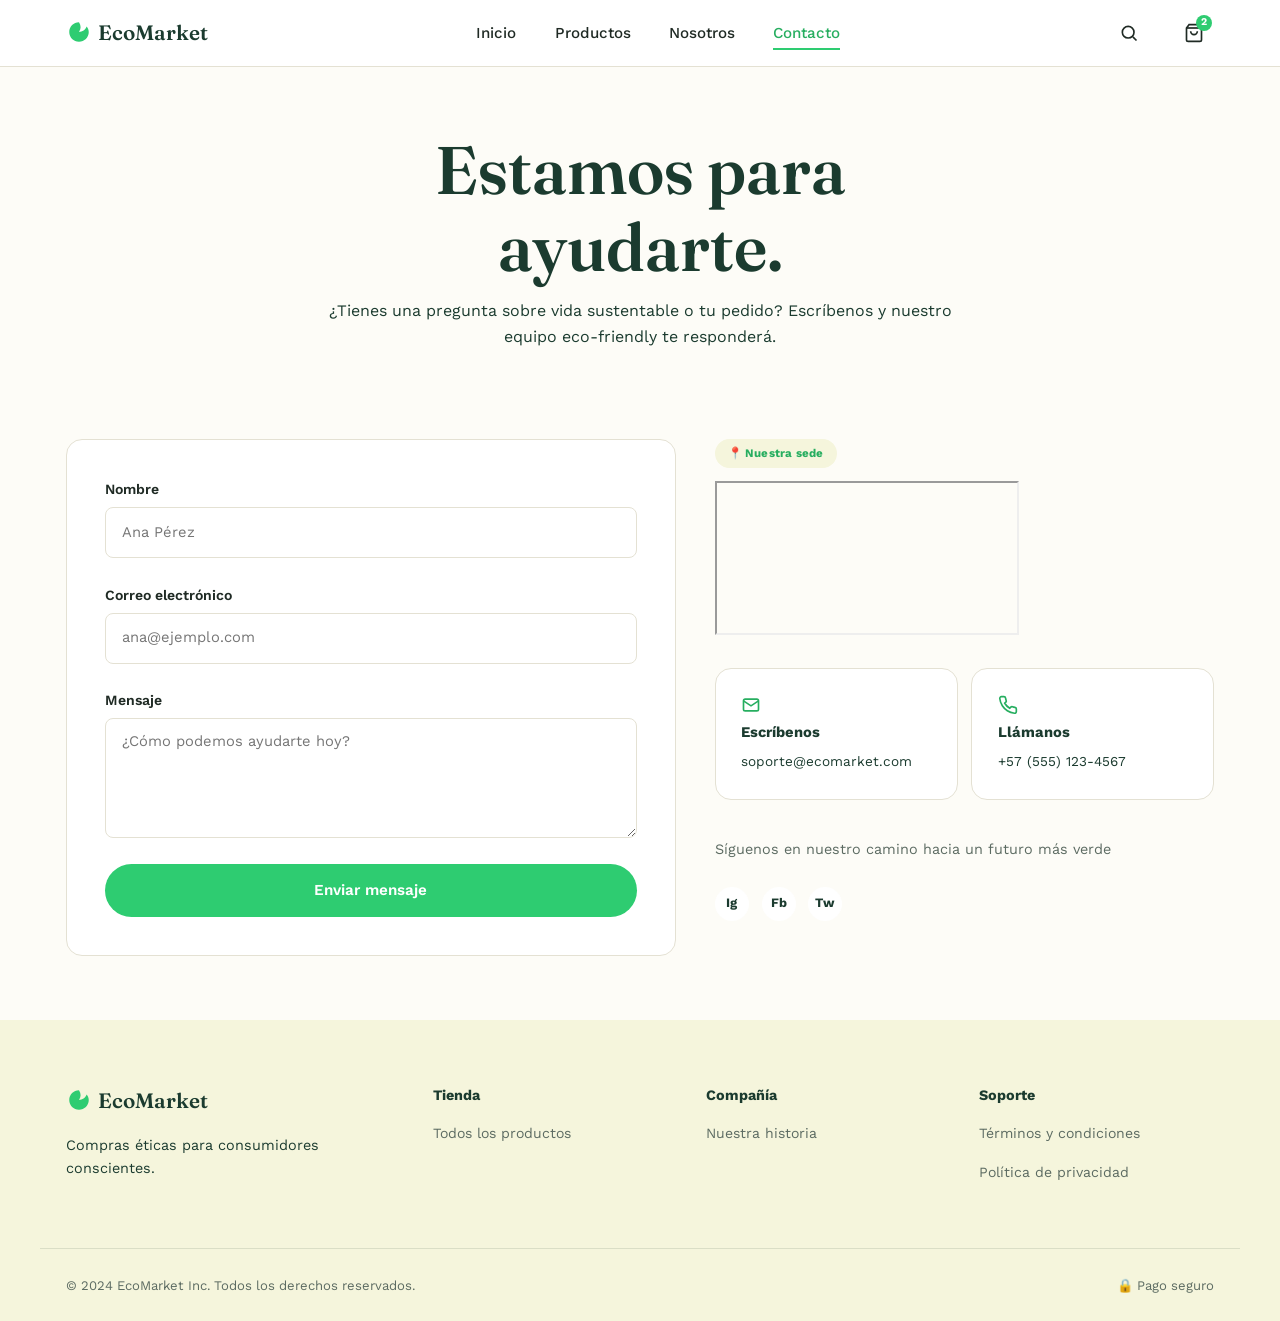
==== commit e8e2fd56: "feat:se realizaron ajustes al codigo de contacto.html, productos.html, y se realizo adecuacion de im" ====
--- a/contacto.html
+++ b/contacto.html
@@ -82,15 +82,14 @@
       <div>
         <p class="badge" style="background: var(--color-beige); color: var(--color-green-700); margin-bottom: var(--space-2);">📍 Nuestra sede</p>
 
-        <div class="map-card">
-          <div class="map-card__grid" aria-hidden="true"></div>
-          <svg class="map-card__pin" viewBox="0 0 24 24" fill="currentColor" aria-hidden="true">
-            <path d="M12 2C8 2 5 5 5 9c0 5.5 7 13 7 13s7-7.5 7-13c0-4-3-7-7-7Zm0 9.5A2.5 2.5 0 1 1 12 6a2.5 2.5 0 0 1 0 5.5Z"/>
-          </svg>
-          <div class="map-card__info">
-            <p style="font-weight:700;">Calle Eco 123, Ciudad Verde</p>
-            <p style="font-size:0.85rem; color: rgba(255,255,255,.75);">Abierto Lun-Vie, 9am - 5pm</p>
-          </div>
+        <div class="contact-map__wrapper">
+          <iframe 
+          class="contact-map__iframe"
+          src="https://maps.google.com/maps?q=Calle%2035%20%23%208%20-%2033%20barrio%20Alfonso%20Lopez%20Bucaramanga,%20Colombia&t=&z=15&ie=UTF8&iwloc=&output=embed"
+          allowfullscreen="" 
+          loading="lazy" 
+          referrerpolicy="no-referrer-when-downgrade">
+                            </iframe>
         </div>
 
         <div class="contact-info__cards" style="margin-top: var(--space-3);">
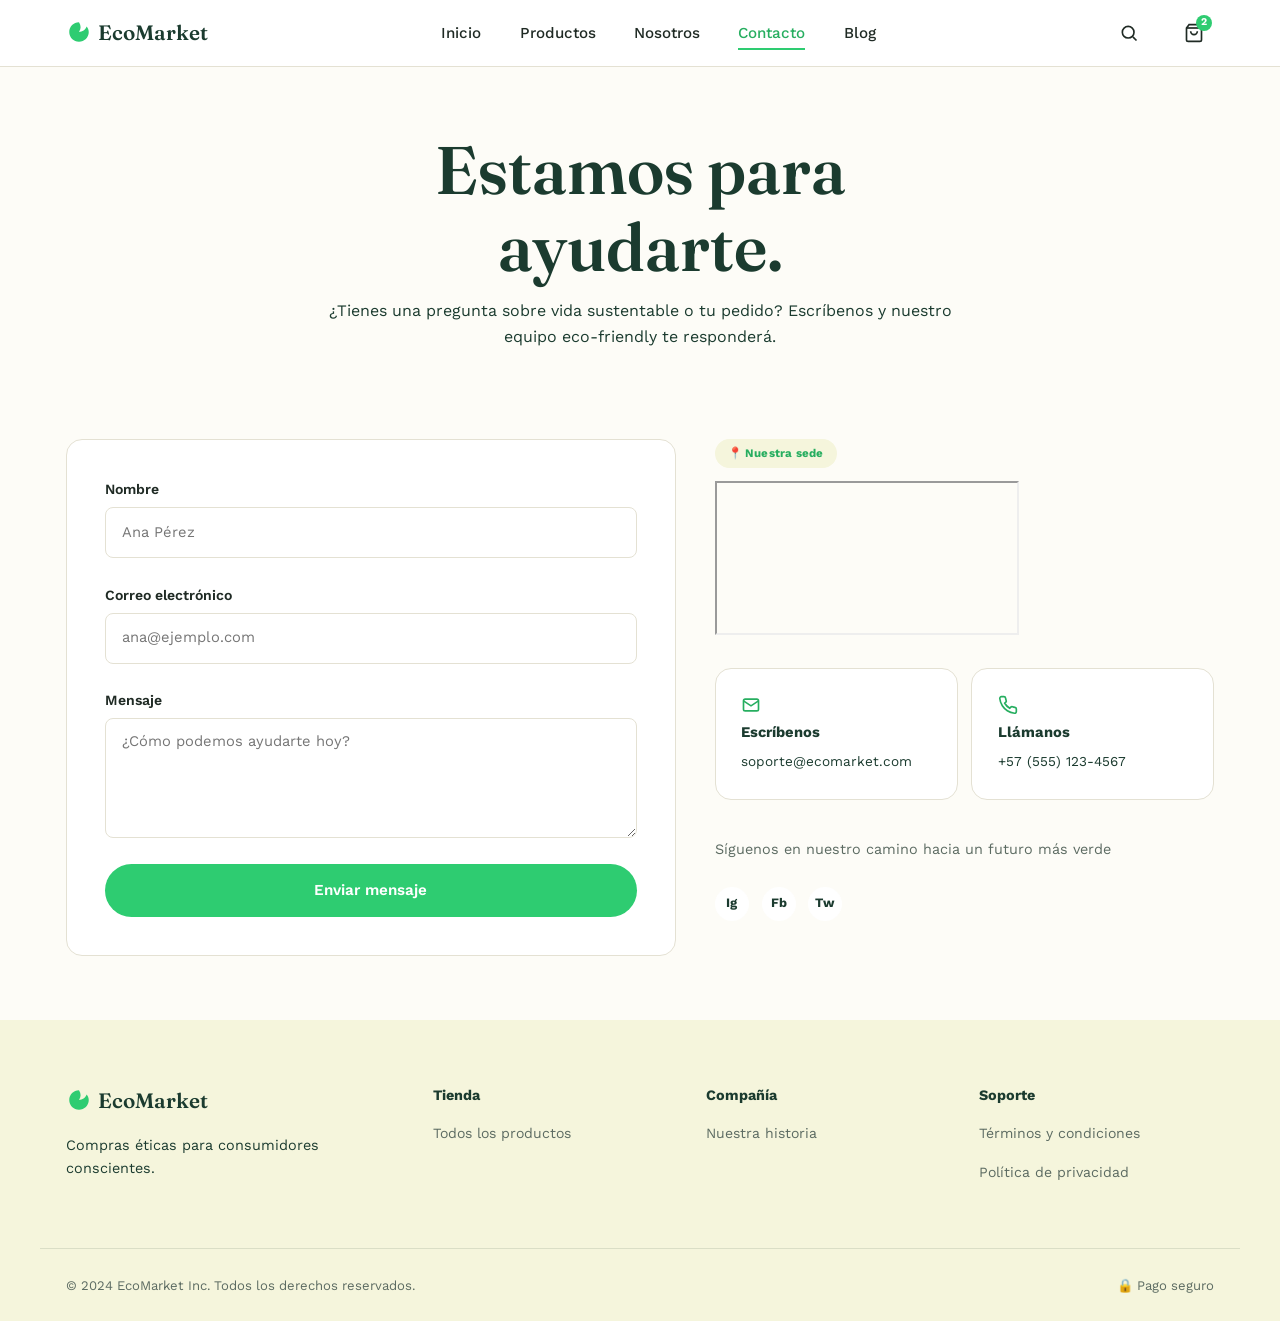
==== commit 90e2c987: "feat:estructuracion del codigo lara el layaut.css" ====
--- a/contacto.html
+++ b/contacto.html
@@ -28,6 +28,7 @@
           <li><a href="productos.html" class="nav__link">Productos</a></li>
           <li><a href="sobre-nosotros.html" class="nav__link">Nosotros</a></li>
           <li><a href="contacto.html" class="nav__link nav__link--active">Contacto</a></li>
+          <li><a href="../blog_views/blog.html" class="nav__link">Blog</a></li>
         </ul>
       </nav>
       <div class="header__actions">
